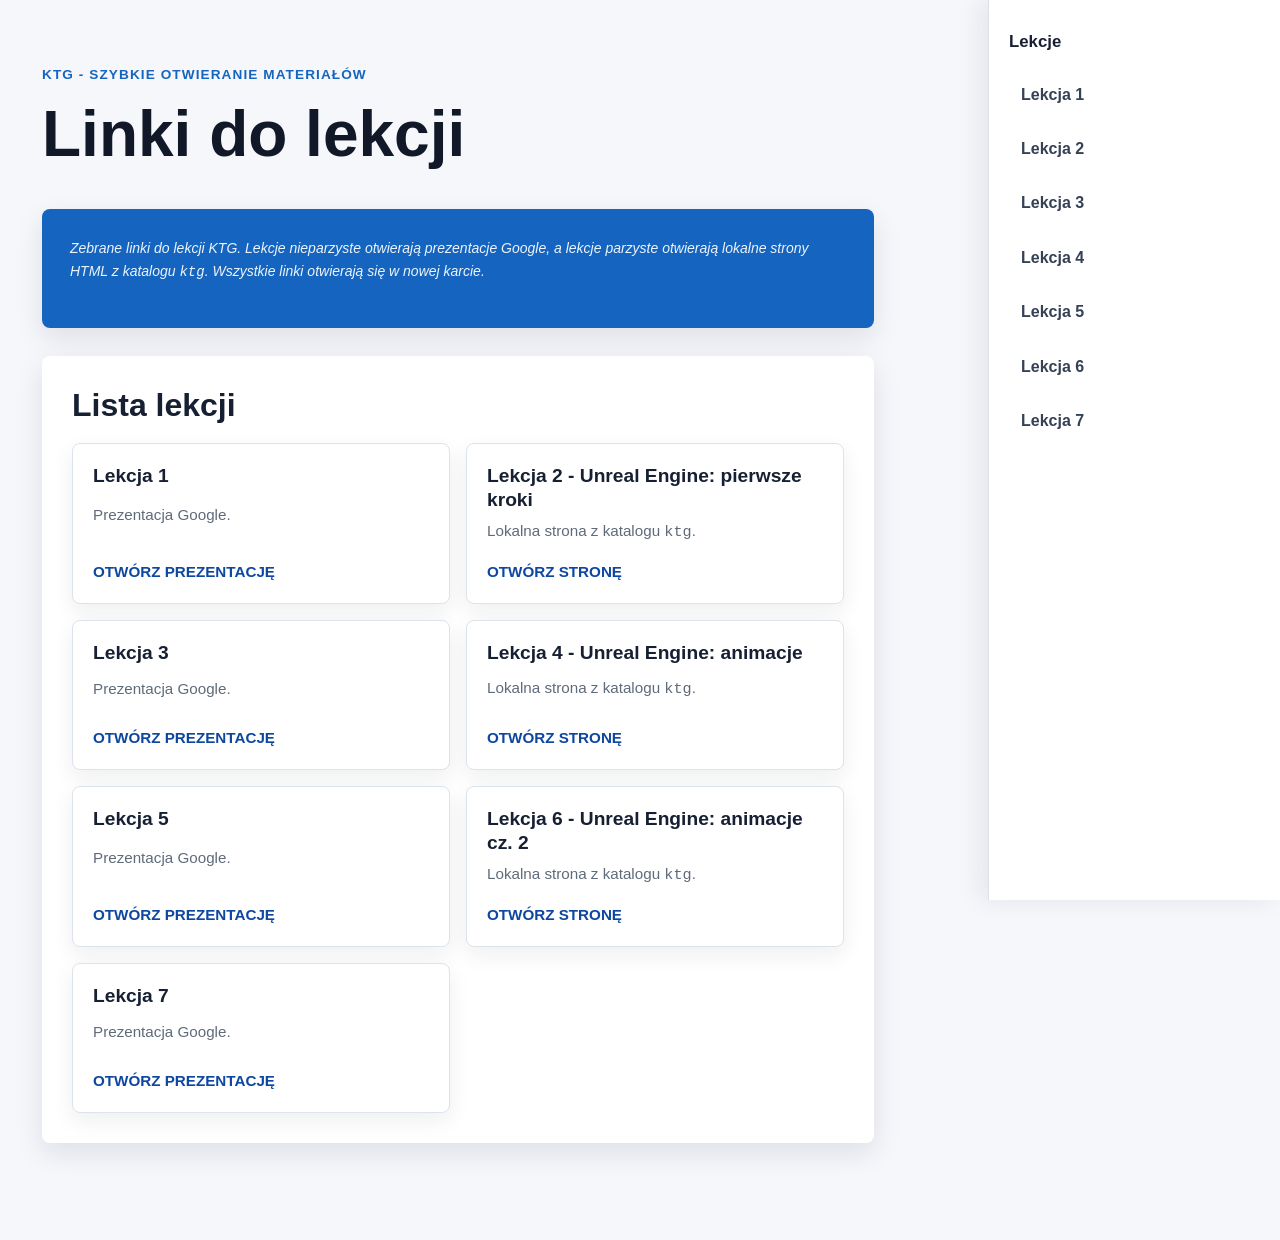
==== index.html @ d5e59365 "start" ====
<!doctype html>
<html lang="pl">
<head>
  <meta charset="utf-8">
  <meta name="viewport" content="width=device-width, initial-scale=1">
  <meta http-equiv="refresh" content="0; url=ktg_lekcje.html">
  <title>Linki do lekcji KTG</title>
</head>
<body>
  <p>
    Otwieranie listy lekcji:
    <a href="ktg_lekcje.html">ktg_lekcje.html</a>
  </p>
</body>
</html>
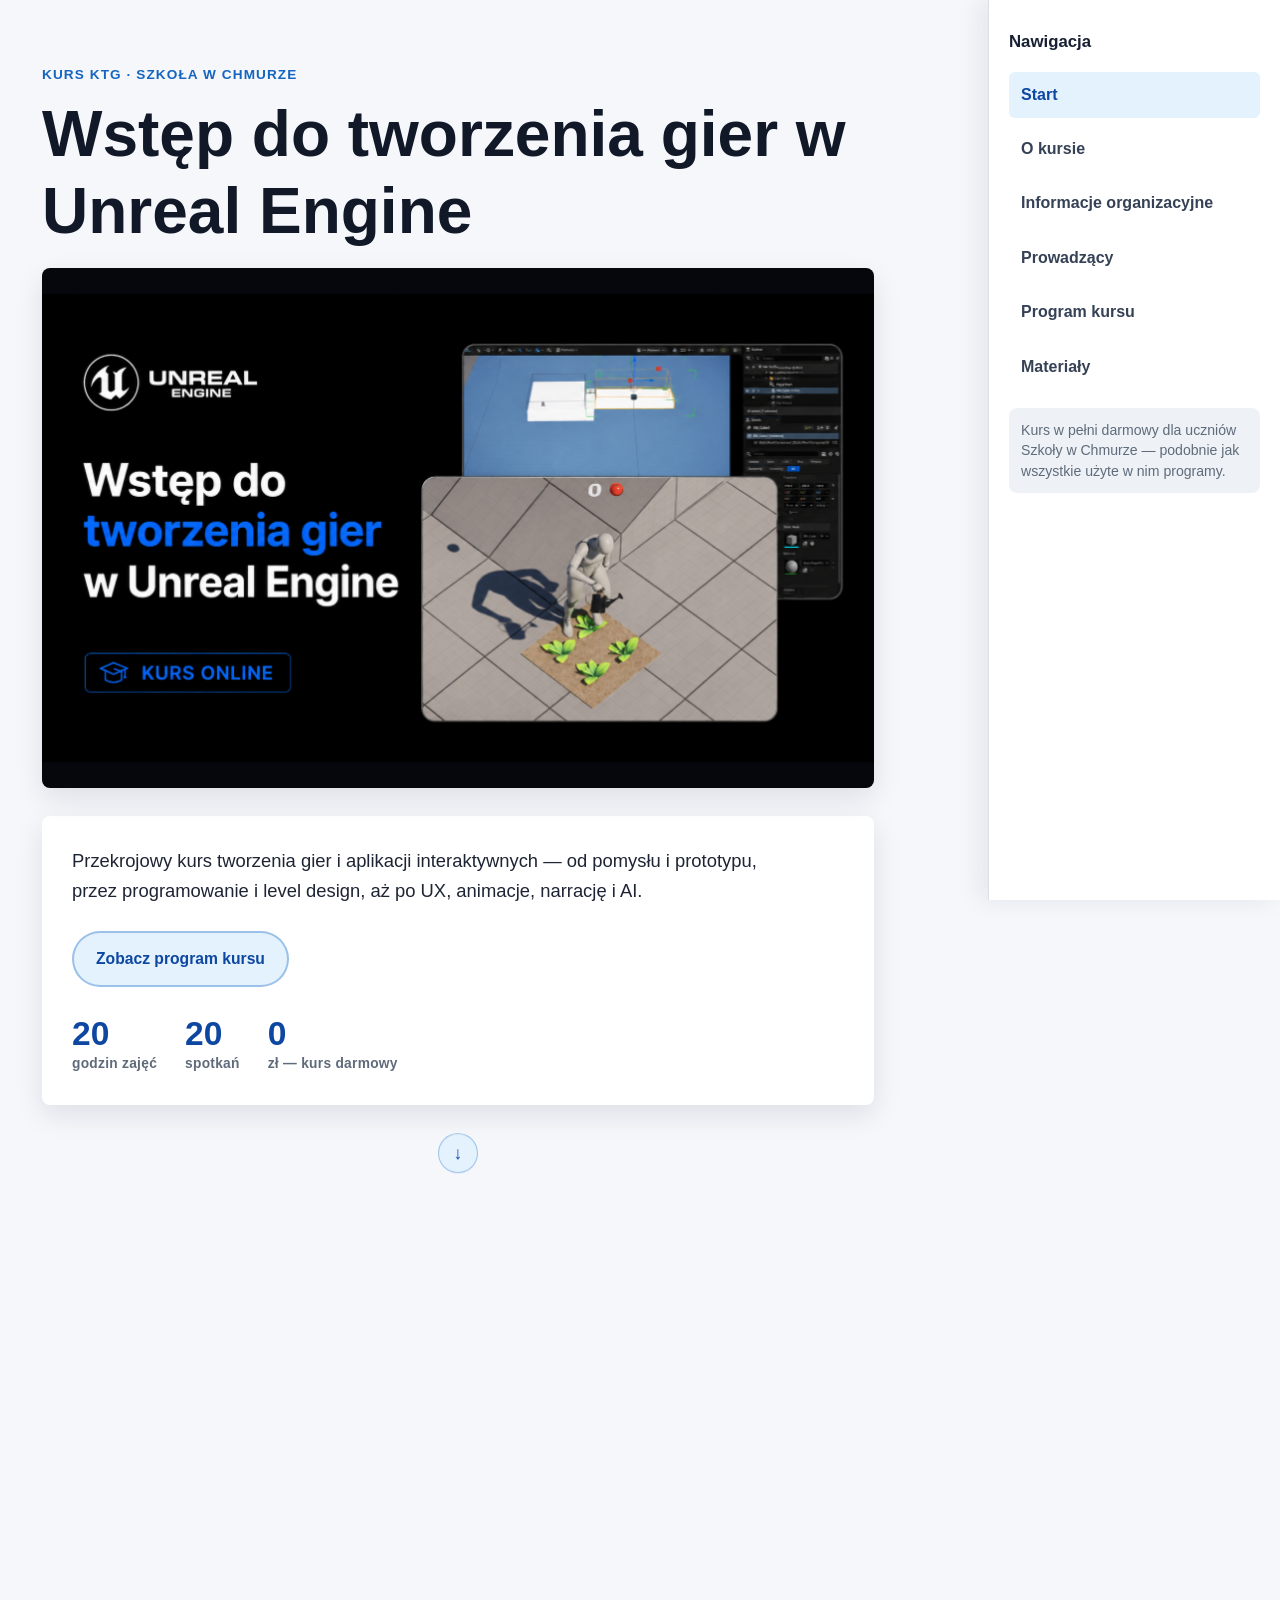
==== commit cb06582e: "home page" ====
--- a/index.html
+++ b/index.html
@@ -3,13 +3,13 @@
 <head>
   <meta charset="utf-8">
   <meta name="viewport" content="width=device-width, initial-scale=1">
-  <meta http-equiv="refresh" content="0; url=ktg_lekcje.html">
-  <title>Linki do lekcji KTG</title>
+  <meta http-equiv="refresh" content="0; url=ktg/index.html">
+  <title>Wstęp do tworzenia gier w Unreal Engine</title>
 </head>
 <body>
   <p>
-    Otwieranie listy lekcji:
-    <a href="ktg_lekcje.html">ktg_lekcje.html</a>
+    Otwieranie strony kursu:
+    <a href="ktg/index.html">ktg/index.html</a>
   </p>
 </body>
 </html>
